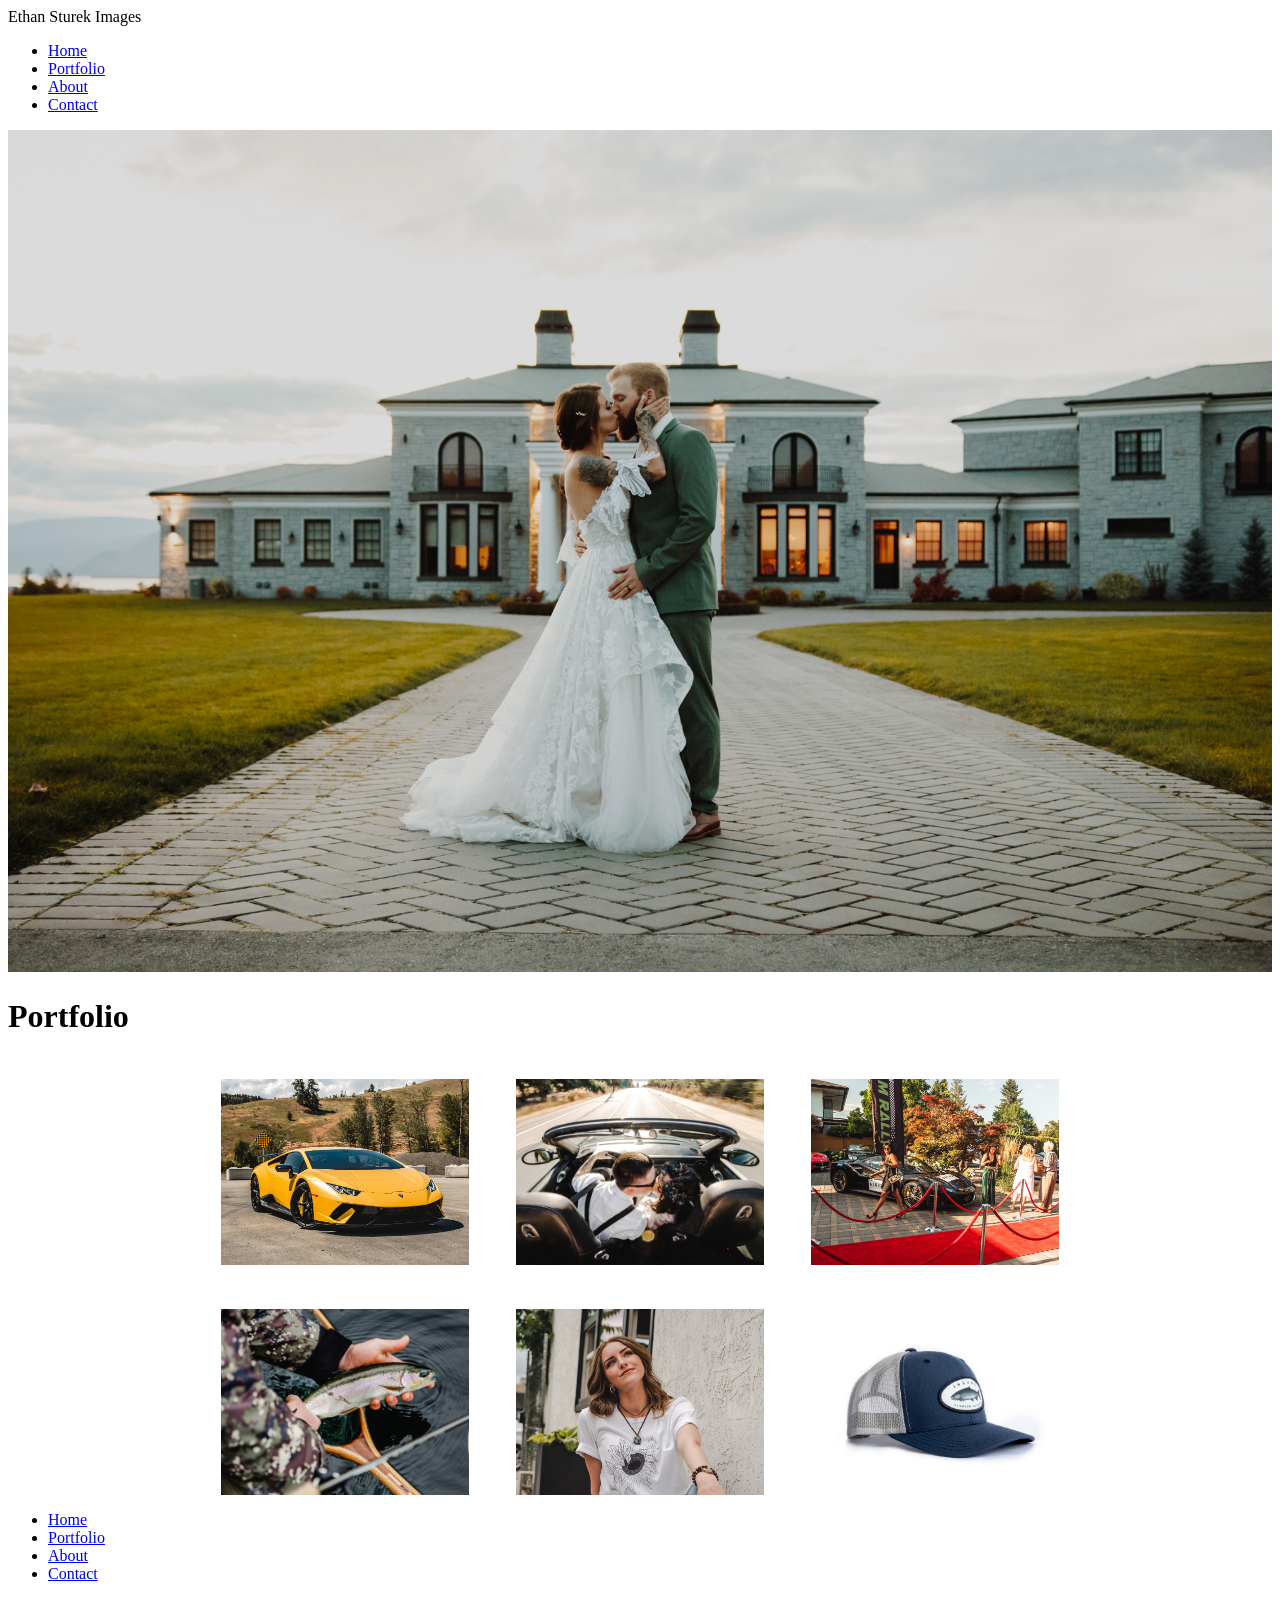
==== index.html @ 716fb7fc "Renamed home to index" ====
<!DOCTYPE html>
<html lang="en">
<head>
    <meta charset="UTF-8">
    <meta name="viewport" content="width=device-width, initial-scale=1.0">
    <meta http-equiv="X-UA-Compatible" content="IE=edge">
    <link rel="stylesheet" href="style.css">
    <title>ESImages</title>
</head>
<body>
    <header>
        <div class="logo">Ethan Sturek Images</div>
        <nav>
            <ul>
                <li><a href="#">Home</a></li>
                <li><a href="#">Portfolio</a></li>
                <li><a href="#">About</a></li>
                <li><a href="#">Contact</a></li>
            </ul>
        </nav>
    </header>

    <img src="Pictures/Corey1.jpg" alt="Car" style="width:100%; height:auto;">

        <h1>
        Portfolio
        </h1>

        <div class="row">
            <div class= "column">
                <img src="Pictures/Car1.jpg" alt="Car" >
                <img src="Pictures/Zane1.jpg" alt="Car" >
                <img src="Pictures/Event1.jpg" alt="Car" >
            </div>
            <div class= "column">
                <img src="Pictures/Fishing1.jpg" alt="Car" >
                <img src="Pictures/Portraits1.jpg" alt="Car" >
                <img src="Pictures/Product1.jpg" alt="Car" >
            </div>
        </div>

        <footer>
            <nav>
                <ul>
                    <li><a href="#">Home</a></li>
                    <li><a href="#">Portfolio</a></li>
                    <li><a href="#">About</a></li>
                    <li><a href="#">Contact</a></li>
                </ul>
            </nav>
        </footer>
</body>
</html>
---- style.css ----
.row {
   
margin-left: 15%;
margin-right: 15%;
    
}

.column {
    display: flex;
    margin-left: auto;
    margin-right: auto;
    margin-top: 5%;
}
.column img {
    display:flex;
    flex: 33.33%;
    max-width: 28%;
    margin-left: auto;
    margin-right: auto;
    
    
}
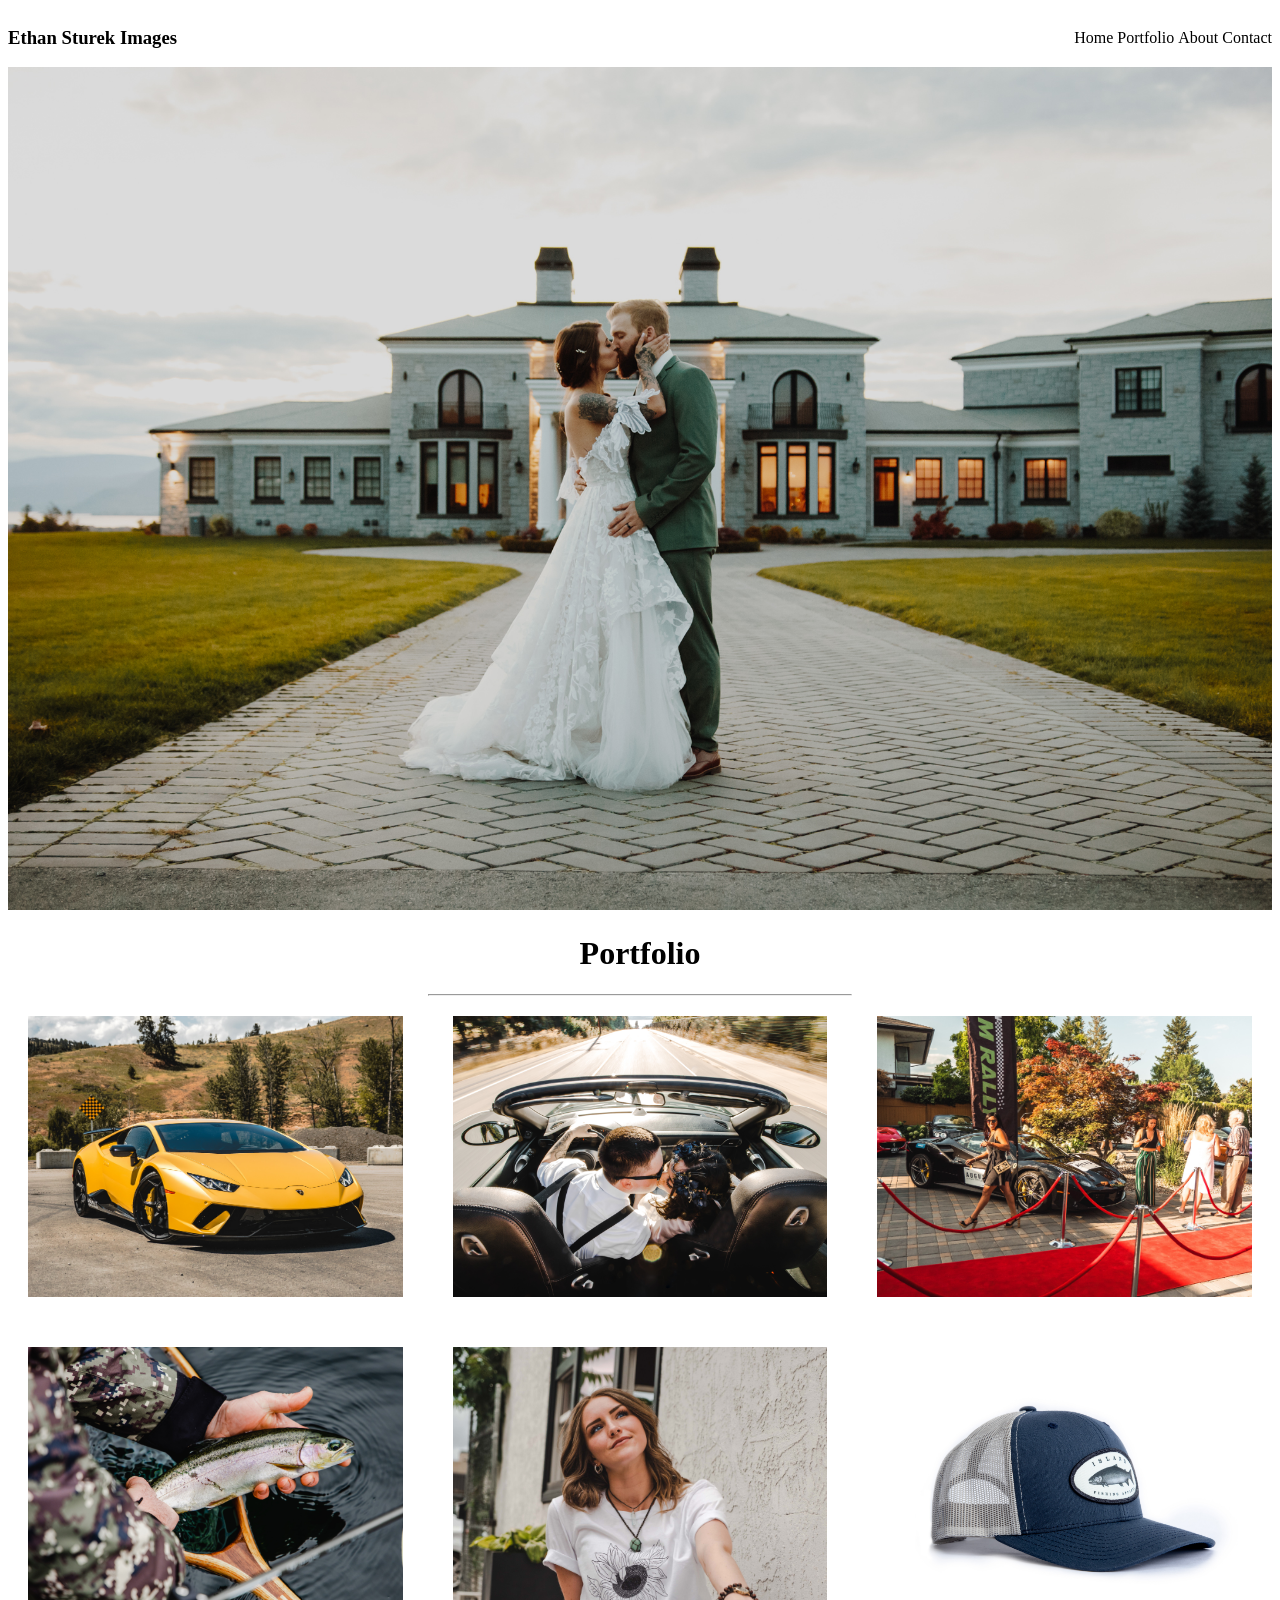
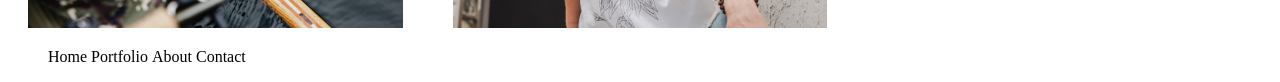
==== commit e478e33b: "Fixed alignment issues of image grid and header" ====
--- a/index.html
+++ b/index.html
@@ -9,7 +9,7 @@
 </head>
 <body>
     <header>
-        <div class="logo">Ethan Sturek Images</div>
+        <h3 class="logo">Ethan Sturek Images</h3>
         <nav>
             <ul>
                 <li><a href="#">Home</a></li>
@@ -22,22 +22,33 @@
 
     <img src="Pictures/Corey1.jpg" alt="Car" style="width:100%; height:auto;">
 
-        <h1>
+        <h1 class="portfolio">
         Portfolio
         </h1>
 
-        <div class="row">
-            <div class= "column">
-                <img src="Pictures/Car1.jpg" alt="Car" >
-                <img src="Pictures/Zane1.jpg" alt="Car" >
-                <img src="Pictures/Event1.jpg" alt="Car" >
+        <hr style="width:33.33%">
+<div class="gallery-container">
+        <div class="gallery">
+            <div class="image-item">
+                <img src="Pictures/Car1.jpg" alt="Car">
             </div>
-            <div class= "column">
-                <img src="Pictures/Fishing1.jpg" alt="Car" >
-                <img src="Pictures/Portraits1.jpg" alt="Car" >
-                <img src="Pictures/Product1.jpg" alt="Car" >
+            <div class="image-item">
+                <img src="Pictures/Zane1.jpg" alt="Zane">
+            </div>
+            <div class="image-item">
+                <img src="Pictures/Event1.jpg" alt="Event">
+            </div>
+            <div class="image-item">
+                <img src="Pictures/Fishing1.jpg" alt="Fishing">
+            </div>
+            <div class="image-item">
+                <img src="Pictures/Portraits1.jpg" alt="Portrait">
+            </div>
+            <div class="image-item">
+                <img src="Pictures/Product1.jpg" alt="Product">
             </div>
         </div>
+</div>
 
         <footer>
             <nav>
--- a/style.css
+++ b/style.css
@@ -1,22 +1,48 @@
-.row {
-   
-margin-left: 15%;
-margin-right: 15%;
-    
+
+
+.gallery-container {
+    display: flex; /* Use flexbox */
+    justify-content: center; /* Center the gallery */
+    margin: 20px; /* Optional: Margin around the container */
 }
 
-.column {
+.gallery {
+    display: grid;
+    grid-template-columns: repeat(3, 1fr); /* 3 equal columns */
+    grid-gap: 50px; /* Space between grid items */
+    margin: 0; /* Remove margin to avoid extra space */
+    width: 100%; /* Full width of the parent container */
+    max-width: 1300px; /* Set a maximum width to control size */
+}
+
+.image-item {
+    display: flex; /* Use flexbox for centering images within each item */
+    justify-content: center; /* Center images horizontally */
+    align-items: center; /* Center images vertically */
+}
+
+.image-item img {
+    max-width: 100%; /* Ensure images scale within their container */
+    height: auto; /* Maintain aspect ratio */
+}
+
+.portfolio {
+    text-align: center;
+} 
+
+header {
     display: flex;
-    margin-left: auto;
-    margin-right: auto;
-    margin-top: 5%;
+    align-items: center;
+    justify-content: space-between;
 }
-.column img {
-    display:flex;
-    flex: 33.33%;
-    max-width: 28%;
-    margin-left: auto;
-    margin-right: auto;
-    
-    
-}+
+nav ul li{
+    display: inline;
+   
+}
+
+nav ul li a{
+    color: black;
+    text-decoration: none;
+}
+
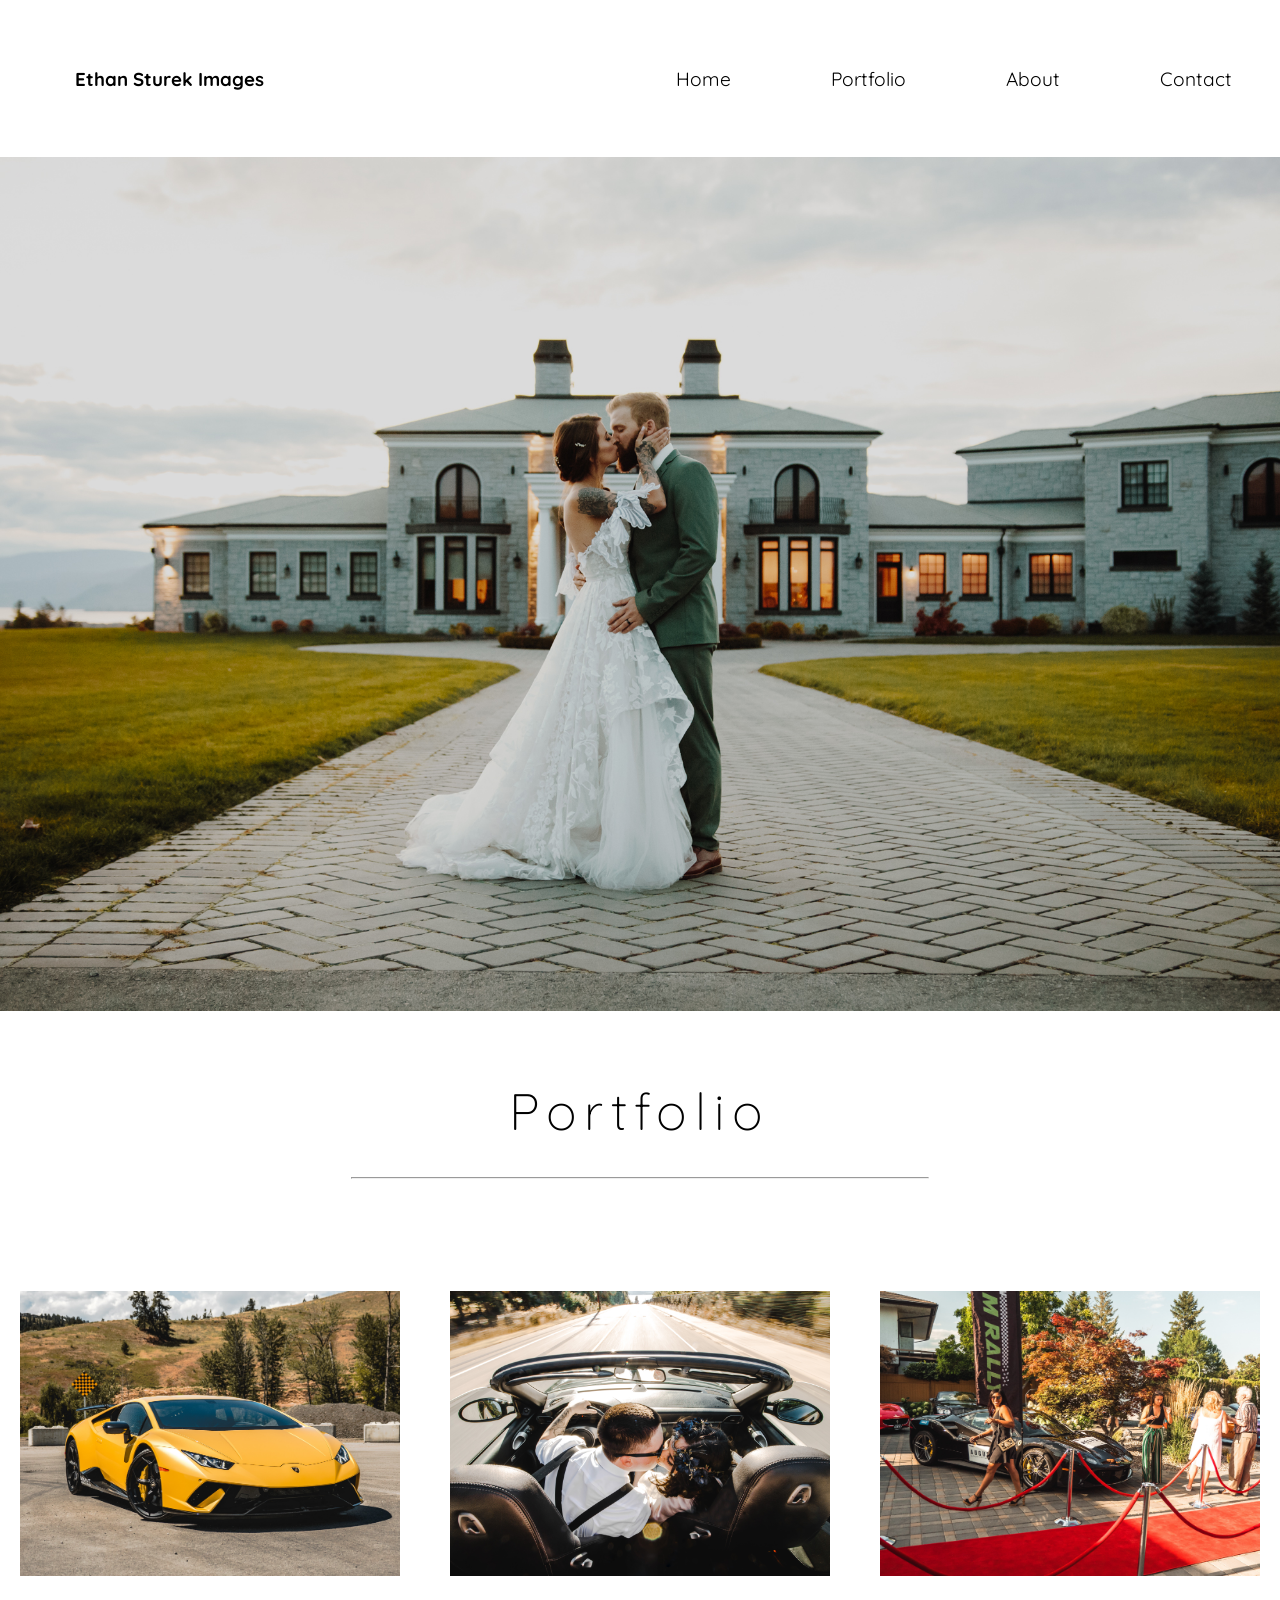
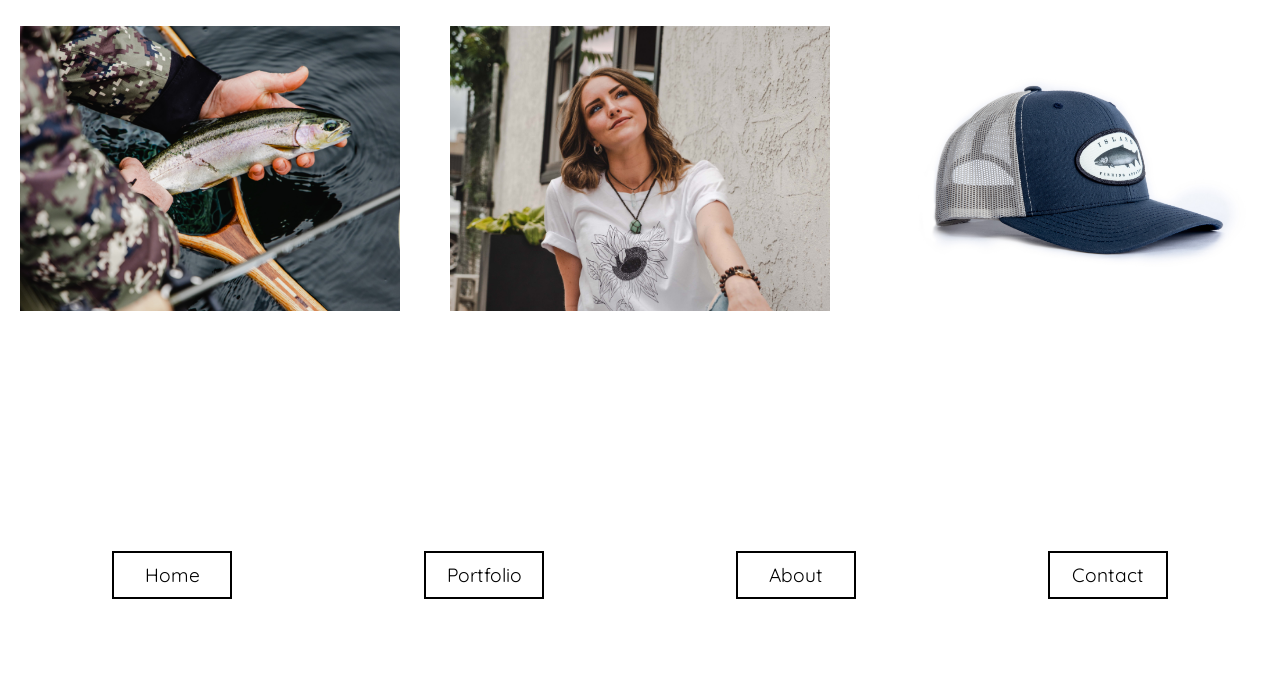
==== commit c5747291: "Added new font, adjusted spacing on everything on home page" ====
--- a/index.html
+++ b/index.html
@@ -4,6 +4,9 @@
     <meta charset="UTF-8">
     <meta name="viewport" content="width=device-width, initial-scale=1.0">
     <meta http-equiv="X-UA-Compatible" content="IE=edge">
+    <link rel="preconnect" href="https://fonts.googleapis.com">
+    <link rel="preconnect" href="https://fonts.gstatic.com" crossorigin>
+    <link href="https://fonts.googleapis.com/css2?family=Quicksand:wght@300..700&display=swap" rel="stylesheet">
     <link rel="stylesheet" href="style.css">
     <title>ESImages</title>
 </head>
@@ -20,13 +23,15 @@
         </nav>
     </header>
 
-    <img src="Pictures/Corey1.jpg" alt="Car" style="width:100%; height:auto;">
+    <img class="banner" src="Pictures/Corey1.jpg" alt="Car" style="width:100%; height:auto;">
 
+    <div class="mid-seperator">
         <h1 class="portfolio">
         Portfolio
         </h1>
+        <hr style="width:45%">
+    </div>
 
-        <hr style="width:33.33%">
 <div class="gallery-container">
         <div class="gallery">
             <div class="image-item">
--- a/style.css
+++ b/style.css
@@ -1,4 +1,8 @@
 
+body {
+    font-family: 'Quicksand', sans-serif;
+    margin: 0;
+}
 
 .gallery-container {
     display: flex; /* Use flexbox */
@@ -24,25 +28,80 @@
 .image-item img {
     max-width: 100%; /* Ensure images scale within their container */
     height: auto; /* Maintain aspect ratio */
+    transition: filter 0.3s ease;
 }
+
+.image-item img:hover {
+    filter: brightness(50%)
+}
+
 
 .portfolio {
     text-align: center;
+    
 } 
 
 header {
     display: flex;
     align-items: center;
     justify-content: space-between;
+    margin: 3em 0em;
+
 }
 
 nav ul li{
     display: inline;
+    margin: 0em 3em;
    
+}
+.logo {
+    margin-left: 4em;
 }
 
 nav ul li a{
     color: black;
     text-decoration: none;
+    font-size: 1.5vw;
+}
+.banner {
+    margin: 0px;
+    border: 0px;
 }
 
+h1 {
+    font-family: 'Quicksand';
+    font-weight: 300;
+    font-size: 4vw;
+    letter-spacing: .15em;
+}
+
+.mid-seperator {
+    margin-bottom: 7em;
+    margin-top: 4em;
+}
+
+footer {
+    text-align: center;
+    margin-top: 15em;
+    margin-bottom: 5em;
+}
+
+footer nav ul {
+    display: flex; 
+    justify-content: center; 
+    padding: 0; 
+    margin: 0; 
+}
+
+footer nav ul li a {
+    font-size: 1.5vw;
+    
+    
+    
+}
+footer nav ul li {
+    border: 2px solid;
+    padding: 10px;
+    min-width: 6em;
+    margin: 0em 6em;
+}
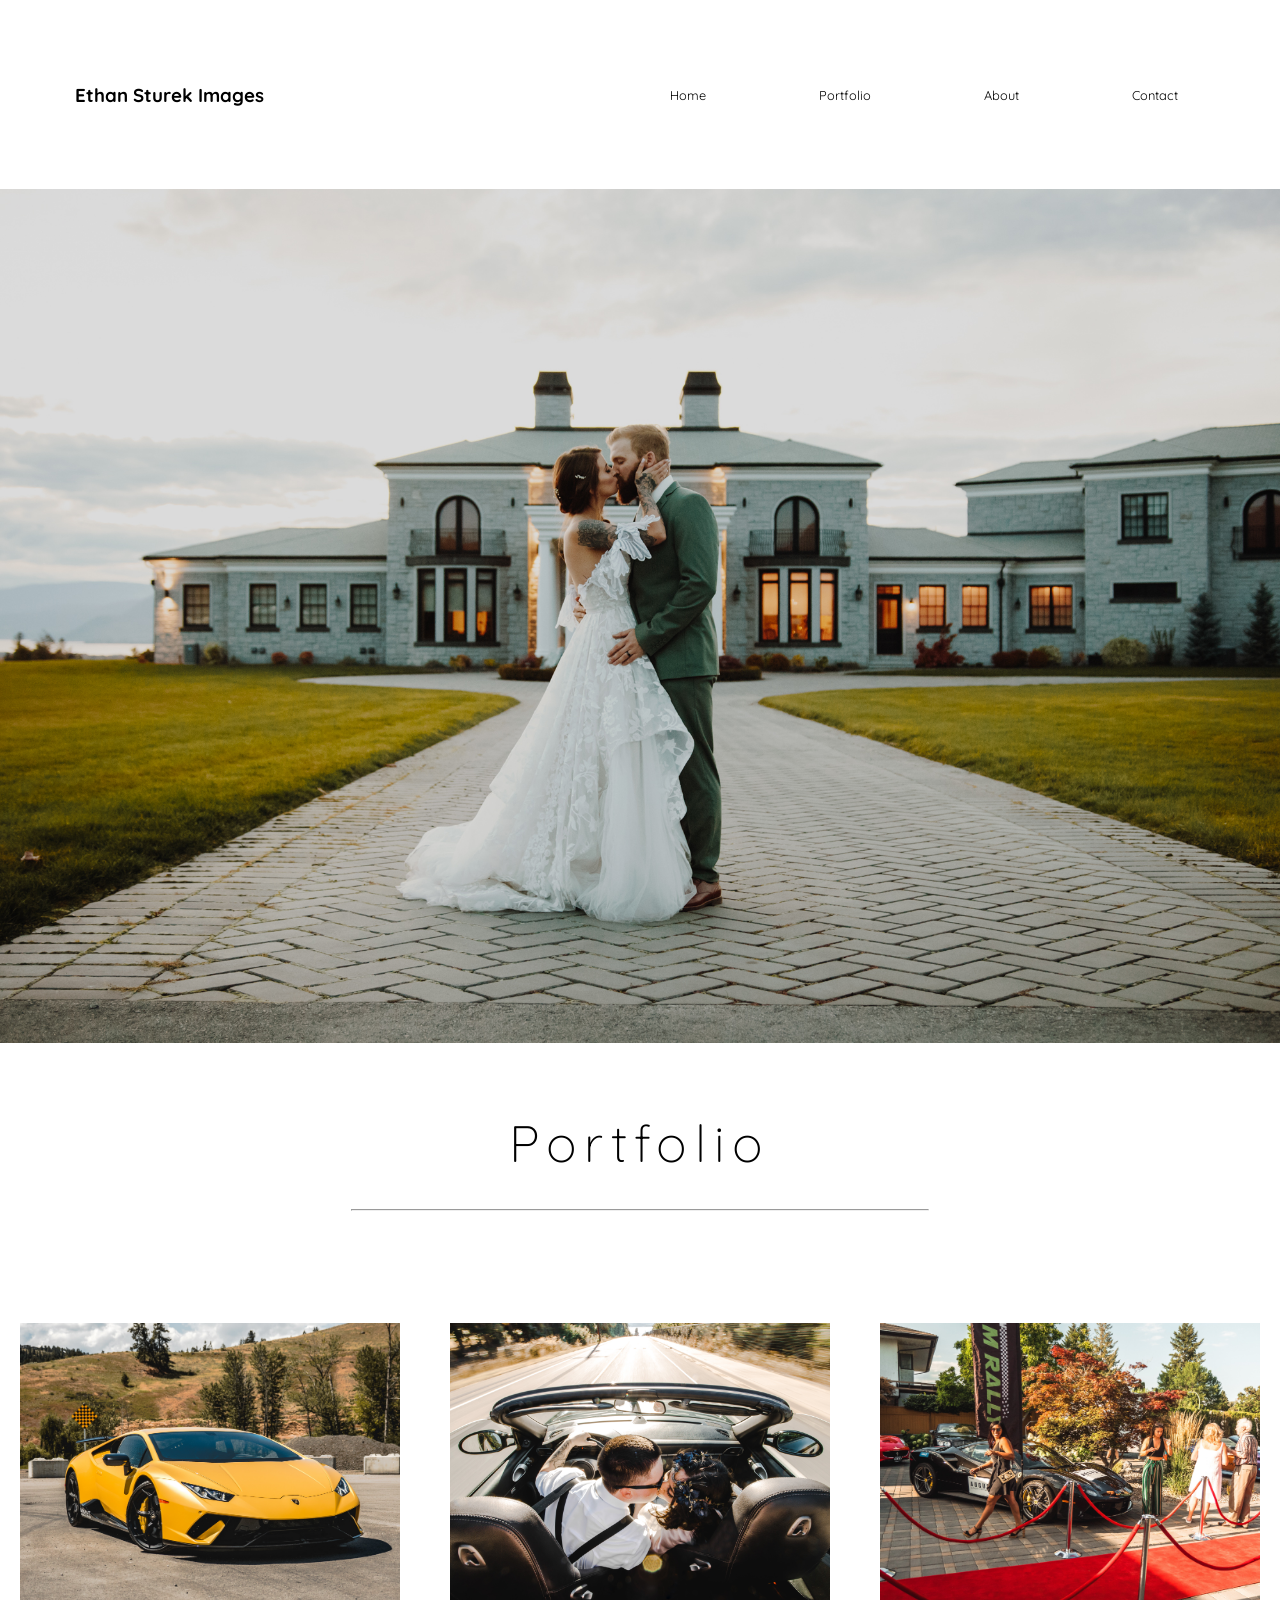
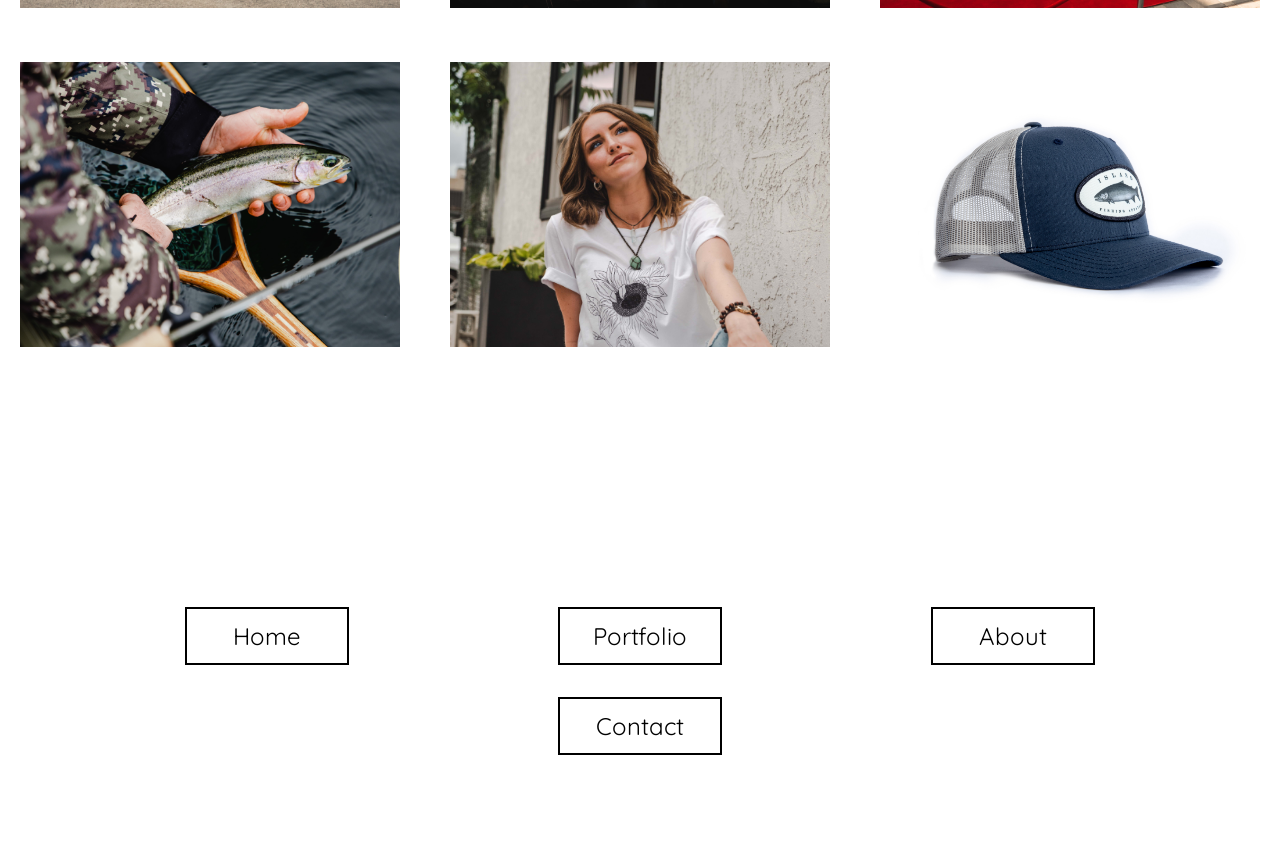
==== commit ddaec618: "Added gallery animations and adjusted spacing" ====
--- a/index.html
+++ b/index.html
@@ -36,21 +36,27 @@
         <div class="gallery">
             <div class="image-item">
                 <img src="Pictures/Car1.jpg" alt="Car">
+                <div class="overlay">Cars</div>
             </div>
             <div class="image-item">
                 <img src="Pictures/Zane1.jpg" alt="Zane">
+                <div class="overlay">Weddings</div>
             </div>
             <div class="image-item">
                 <img src="Pictures/Event1.jpg" alt="Event">
+                <div class="overlay">Events</div>
             </div>
             <div class="image-item">
                 <img src="Pictures/Fishing1.jpg" alt="Fishing">
+                <div class="overlay">Lifestyle</div>
             </div>
             <div class="image-item">
                 <img src="Pictures/Portraits1.jpg" alt="Portrait">
+                <div class="overlay">Portraits</div>
             </div>
             <div class="image-item">
                 <img src="Pictures/Product1.jpg" alt="Product">
+                <div class="overlay">Products</div>
             </div>
         </div>
 </div>
--- a/style.css
+++ b/style.css
@@ -5,34 +5,58 @@
 }
 
 .gallery-container {
-    display: flex; /* Use flexbox */
-    justify-content: center; /* Center the gallery */
-    margin: 20px; /* Optional: Margin around the container */
+    display: flex; 
+    justify-content: center; 
+    margin: 20px; 
+    flex-wrap: wrap;
 }
 
 .gallery {
     display: grid;
-    grid-template-columns: repeat(3, 1fr); /* 3 equal columns */
-    grid-gap: 50px; /* Space between grid items */
-    margin: 0; /* Remove margin to avoid extra space */
-    width: 100%; /* Full width of the parent container */
-    max-width: 1300px; /* Set a maximum width to control size */
+    grid-template-columns: repeat(3, 1fr); 
+    grid-gap: 50px; 
+    margin: 0; 
+    width: 100%; 
+    max-width: 1300px; 
 }
 
 .image-item {
-    display: flex; /* Use flexbox for centering images within each item */
-    justify-content: center; /* Center images horizontally */
-    align-items: center; /* Center images vertically */
+    position: relative; 
+    justify-content: center; 
+    align-items: center; 
 }
 
 .image-item img {
-    max-width: 100%; /* Ensure images scale within their container */
-    height: auto; /* Maintain aspect ratio */
-    transition: filter 0.3s ease;
+    max-width: 100%;
+    height: auto; 
+    transition: transform 0.3s ease-in-out, filter 0.3s ease;
 }
 
-.image-item img:hover {
-    filter: brightness(50%)
+.image-item:hover img {
+    filter: brightness(50%);
+    transform: scale(1.05);
+}
+.image-item:hover .overlay{
+    opacity: 1;
+}
+
+.overlay {
+    position:absolute;
+    display: flex;
+    justify-content: center;
+    top: 0;
+    left: 0;
+    width: 100%;
+    height: 100%;
+    color:white;
+    font-weight: bold;
+    font-size: 2em;
+    text-align: center;
+    align-items: center;
+    transition: opacity 0.3s ease-in-out;
+    opacity: 0;
+    letter-spacing: .15em;
+
 }
 
 
@@ -45,13 +69,18 @@
     display: flex;
     align-items: center;
     justify-content: space-between;
-    margin: 3em 0em;
+    margin: 4em 0em;
 
+}
+
+header nav {
+    margin-right: 3em;
 }
 
 nav ul li{
     display: inline;
     margin: 0em 3em;
+    
    
 }
 .logo {
@@ -61,7 +90,8 @@
 nav ul li a{
     color: black;
     text-decoration: none;
-    font-size: 1.5vw;
+    font-size: 1vw;
+    padding: .5em;
 }
 .banner {
     margin: 0px;
@@ -72,6 +102,7 @@
     font-family: 'Quicksand';
     font-weight: 300;
     font-size: 4vw;
+    
     letter-spacing: .15em;
 }
 
@@ -84,24 +115,32 @@
     text-align: center;
     margin-top: 15em;
     margin-bottom: 5em;
+    margin-left: 5em;
+    margin-right: 5em;
 }
 
 footer nav ul {
     display: flex; 
-    justify-content: center; 
+    justify-content: space-around; 
+    flex-wrap: wrap;
     padding: 0; 
     margin: 0; 
 }
 
 footer nav ul li a {
-    font-size: 1.5vw;
+    font-size: 1.5em;
+    display: block;
+    text-align: center;
+    align-items: center;
+    
     
     
     
 }
 footer nav ul li {
     border: 2px solid;
-    padding: 10px;
-    min-width: 6em;
-    margin: 0em 6em;
+    min-width: 10rem;
+    min-height: 2rem;
+    
+    margin: 1em 6em;
 }
